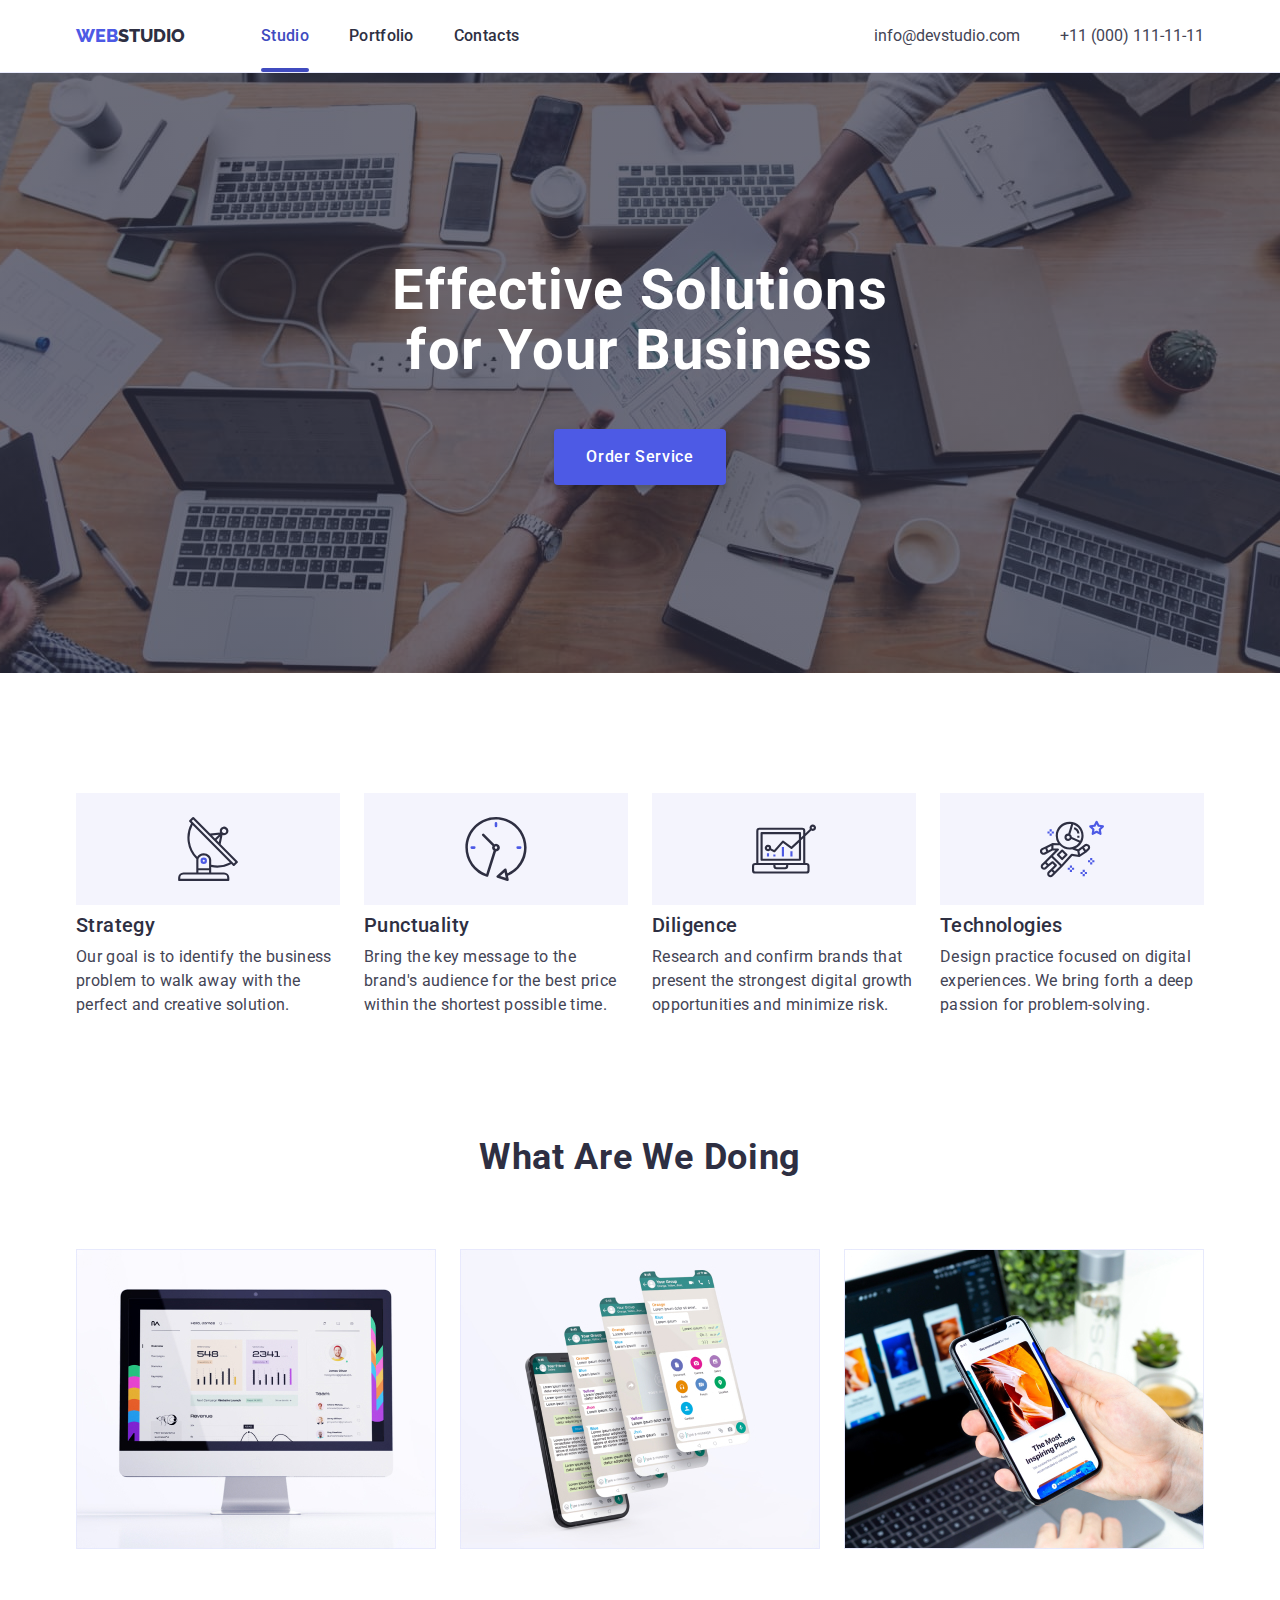
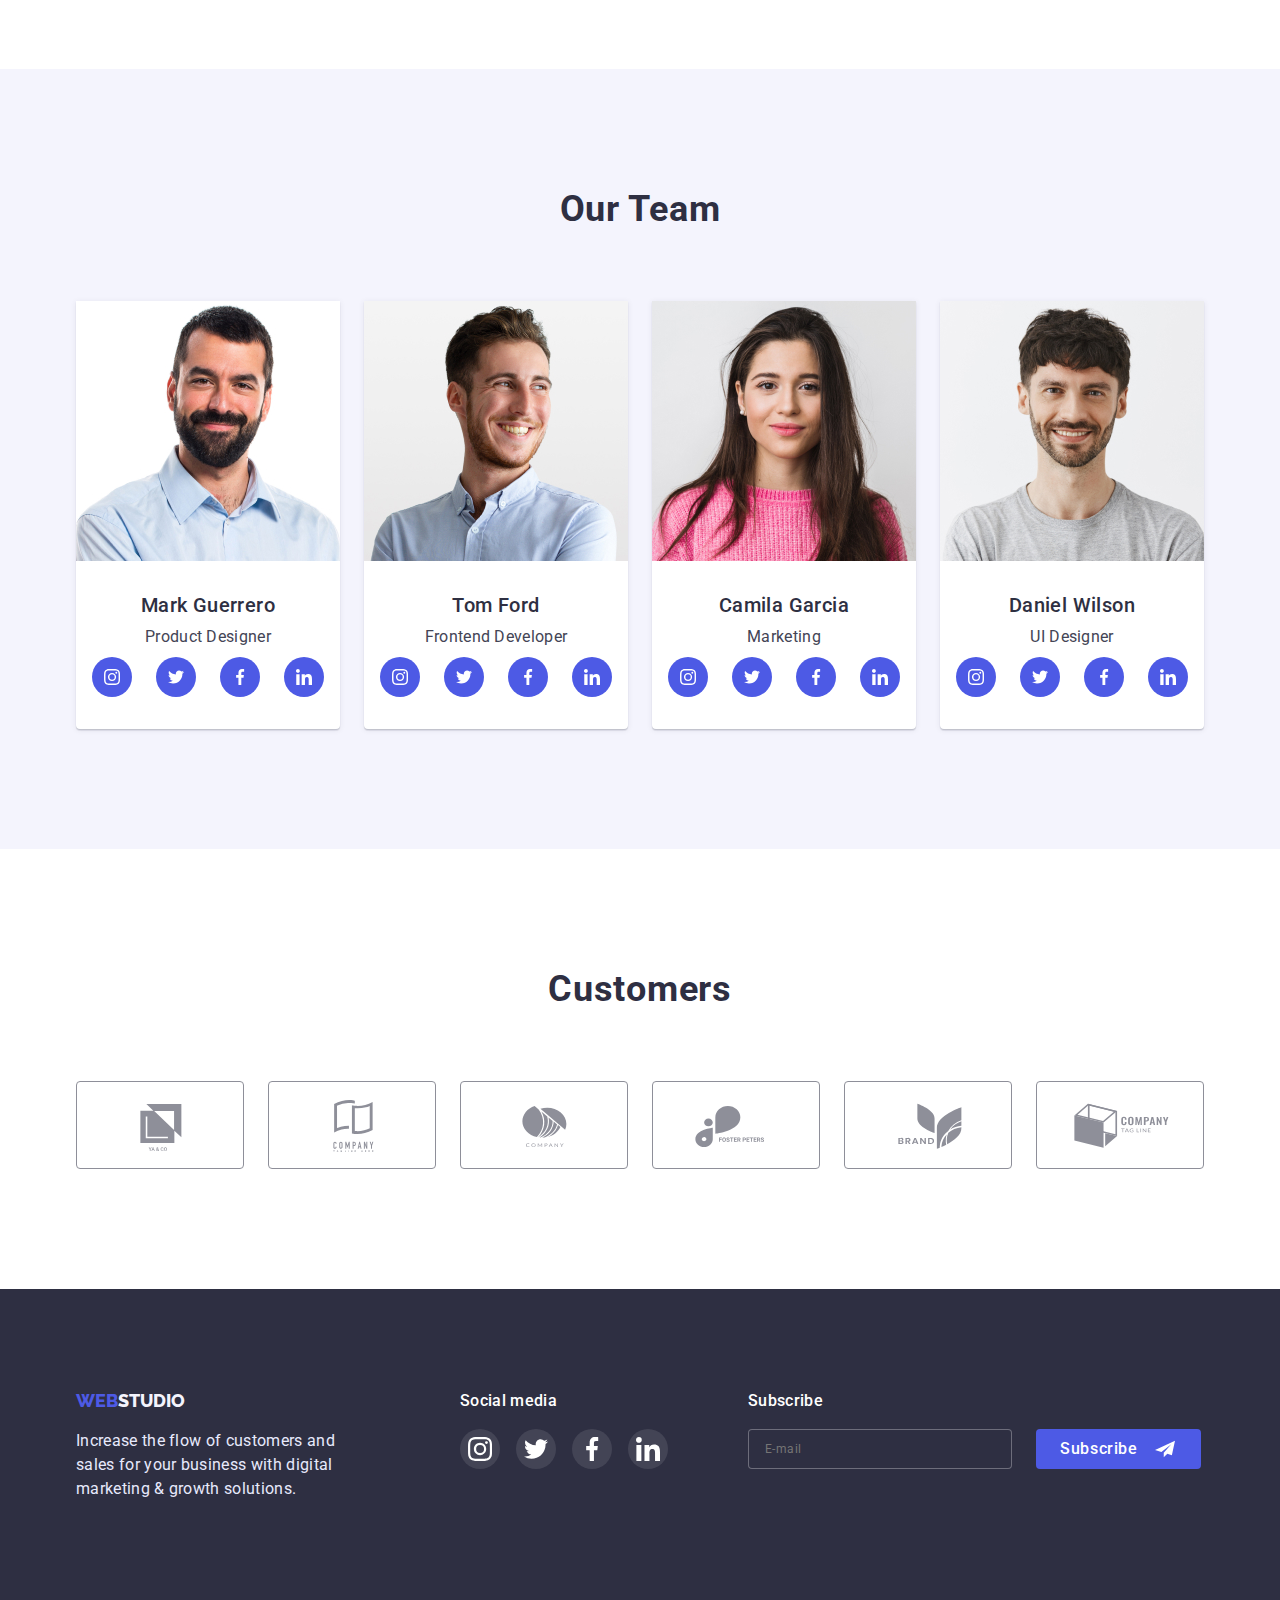
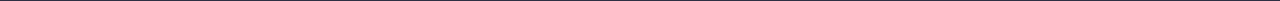
==== index.html @ cf73e08f "modal input" ====
<!DOCTYPE html>
<html lang="en">
  <head>
    <meta charset="UTF-8" />
    <meta http-equiv="X-UA-Compatible" content="IE=edge" />
    <meta name="viewport" content="width=device-width, initial-scale=1.0" />
    <title>Document</title>
    <!--Fonts-->
<link rel="preconnect" href="https://fonts.googleapis.com">
<link rel="preconnect" href="https://fonts.gstatic.com" crossorigin>
<link href="https://fonts.googleapis.com/css2?family=Raleway:wght@800&family=Roboto:wght@400;500;700;900&display=swap" rel="stylesheet">
<link rel="stylesheet" href="https://cdnjs.cloudflare.com/ajax/libs/modern-normalize/1.1.0/modern-normalize.min.css" />       
<link rel="stylesheet" href="./css/styles.css" />
  </head>
  <body>
    <!--Шапка сайта-->
    <header class="page-header">
    <div class="container">
      <nav class="page-nav">
        <a class="logo" href="./index.html" 
          >Web<span class="logo-header">Studio</span></a
        >
        <ul class="site-nav list-ul">
          <li class="nav-item"><a href="./index.html" class="link current">Studio</a></li>
          <li class="nav-item"><a href="./portfolio.html" class="link">Portfolio</a></li>
          <li class="nav-item"><a href="" class="link">Contacts</a></li>
        </ul>
      </nav>
      <address>
        <ul class="page-contacts list-ul">
          <li class="addr-item">
            <a href="mailto:info@devstudio.com" class="link"
              >info@devstudio.com</a
            >
          </li>
          <li class="addr-item">
            <a href="tel:+110001111111" class="link">+11 (000) 111-11-11</a>
          </li>
        </ul>
      </address>
    </div>  
    </header>
    <!--Main content-->
    <main>
      <!--Герой-->
      <section class="hero">
      <div class="container">  
        <h1 class="hero-title">Effective Solutions for Your Business</h1>
        <button class="hero-btn" type="button" data-modal-open>Order Service</button>
      </div>  
      </section>
      <!--Feature-->
      <section class="feature">
      <div class="container">  
        <h2 hidden>Features></h2>
        <ul class="feature-ul list-ul">
          <li class="feature-list">
            <div class="feature-top">
              <svg class="feature-icon" width="64" height="64">
                <use href="./images/icons.svg#icon-antenna-1"></use>
              </svg>
              </svg>
            </div>
            <h3 class="feature-list-title">Strategy</h3>
            <p class="feature-list-text">
              Our goal is to identify the business problem to walk away with the
              perfect and creative solution.
            </p>
          </li>
          <li class="feature-list">
            <div class="feature-top">
              <svg class="feature-icon" width="64" height="64">
                <use href="./images/icons.svg#icon-clock-1"></use>
              </svg>
              </svg>
            </div>
            <h3 class="feature-list-title">Punctuality</h3>
            <p class="feature-list-text">
              Bring the key message to the brand's audience for the best price
              within the shortest possible time.
            </p>
          </li>
          <li class="feature-list">
            <div class="feature-top">
              <svg class="feature-icon" width="64" height="64">
                <use href="./images/icons.svg#icon-diagram-1"></use>
              </svg>
              </svg>
            </div>
            <h3 class="feature-list-title">Diligence</h3>
            <p class="feature-list-text">
              Research and confirm brands that present the strongest digital
              growth opportunities and minimize risk.
            </p>
          </li>
          <li class="feature-list">
            <div class="feature-top">
              <svg class="feature-icon" width="64" height="64">
                <use href="./images/icons.svg#icon-astronaut-1"></use>
              </svg>
              </svg>
            </div>
            <h3 class="feature-list-title">Technologies</h3>
            <p class="feature-list-text">
              Design practice focused on digital experiences. We bring forth a
              deep passion for problem-solving.
            </p>
          </li>
        </ul>
      </div>  
      </section>
      <!--What are we doing-->
      <section class="work">
      <div class="container"> 
        <h2 class="work-title">What are we doing</h2>
        <ul class="work-ul list-ul">
          <li class="work-item">
            <img
              class="work-photo"
              src="./images/s2-monitor.jpg"
              alt="monitor-pc"
              width="360"
            />
          </li>
          <li class="work-item">
            <img
              class="work-photo"
              src="./images/s2-mobile.jpg"
              alt="mobile-phone"
              width="360"
            />
          </li>
          <li class="work-item">
            <img
              class="work-photo"
              src="./images/s2-notebook-mobile.jpg"
              alt="notebook-mobile-phone"
              width="360"
            />
          </li>
        </ul>
      </div>   
      </section>
      <!--Our Team-->
      <section class="team">
      <div class="container">  
        <h2 class="team-name">Our Team</h2>
        <ul class="team-ul list-ul">
          <li class="team-list">
            <img
              class="team-list-pic"
              src="./images/s3-mark.jpg"
              alt="Mark"
              width="264"
            />
          <div class="team-card-prof">
            <h3 class="team-list-title">Mark Guerrero</h3>
            <p class="team-list-text">Product Designer</p>
            <ul class="team-scl-ul list-ul">
              <li class="team-scl-list">
                <a class="team-scl-link" href="#">
                <svg class="team-scl-icon" width="16" height="16">
                  <use href="./images/icons.svg#icon-instagram"></use>
                </svg>
                </a>
              </li>
              <li class="team-scl-list">
                <a class="team-scl-link" href="#">
                <svg class="team-scl-icon" width="16" height="16">
                  <use href="./images/icons.svg#icon-twitter"></use>
                </svg>
                </a>
              </li>
              <li class="team-scl-list">
                <a class="team-scl-link" href="#">
                <svg class="team-scl-icon" width="16" height="16">
                  <use href="./images/icons.svg#icon-facebook"></use>
                </svg>
                </a>
              </li>
              <li class="team-scl-list">
                <a class="team-scl-link" href="#">
                <svg class="team-scl-icon" width="16" height="16">
                  <use href="./images/icons.svg#icon-linkedin"></use>
                </svg>
                </a>
              </li>
            </ul>
          </div>
          </li>
          <li class="team-list">
            <img
              class="team-list-pic"
              src="./images/s3-tom.jpg"
              alt="Tom"
              width="264"
            />
          <div class="team-card-prof">
            <h3 class="team-list-title">Tom Ford</h3>
            <p class="team-list-text">Frontend Developer</p>
            <ul class="team-scl-ul list-ul">
              <li class="team-scl-list">
                <a class="team-scl-link" href="#">
                <svg class="team-scl-icon" width="16" height="16">
                  <use href="./images/icons.svg#icon-instagram"></use>
                </svg>
                </a>
              </li>
              <li class="team-scl-list">
                <a class="team-scl-link" href="#">
                <svg class="team-scl-icon" width="16" height="16">
                  <use href="./images/icons.svg#icon-twitter"></use>
                </svg>
                </a>
              </li>
              <li class="team-scl-list">
                <a class="team-scl-link" href="#">
                <svg class="team-scl-icon" width="16" height="16">
                  <use href="./images/icons.svg#icon-facebook"></use>
                </svg>
                </a>
              </li>
              <li class="team-scl-list">
                <a class="team-scl-link" href="#">
                <svg class="team-scl-icon" width="16" height="16">
                  <use href="./images/icons.svg#icon-linkedin"></use>
                </svg>
                </a>
              </li>
            </ul>
          </div>
          </li>
          <li class="team-list">
            <img
              class="team-list-pic"
              src="./images/s3-camila.jpg"
              alt="Camila"
              width="264"
            />
          <div class="team-card-prof">
            <h3 class="team-list-title">Camila Garcia</h3>
            <p class="team-list-text">Marketing</p>
            <ul class="team-scl-ul list-ul">
              <li class="team-scl-list">
                <a class="team-scl-link" href="#">
                <svg class="team-scl-icon" width="16" height="16">
                  <use href="./images/icons.svg#icon-instagram"></use>
                </svg>
                </a>
              </li>
              <li class="team-scl-list">
                <a class="team-scl-link" href="#">
                <svg class="team-scl-icon" width="16" height="16">
                  <use href="./images/icons.svg#icon-twitter"></use>
                </svg>
                </a>
              </li>
              <li class="team-scl-list">
                <a class="team-scl-link" href="#">
                <svg class="team-scl-icon" width="16" height="16">
                  <use href="./images/icons.svg#icon-facebook"></use>
                </svg>
                </a>
              </li>
              <li class="team-scl-list">
                <a class="team-scl-link" href="#">
                <svg class="team-scl-icon" width="16" height="16">
                  <use href="./images/icons.svg#icon-linkedin"></use>
                </svg>
                </a>
              </li>
            </ul>
          </div>  
          </li>
          <li class="team-list">
            <img
              class="team-list-pic"
              src="./images/s3-daniel.jpg"
              alt="Daniel"
              width="264"
            />
          <div class="team-card-prof">
            <h3 class="team-list-title">Daniel Wilson</h3>
            <p class="team-list-text">UI Designer</p>
            <ul class="team-scl-ul list-ul">
              <li class="team-scl-list">
                <a class="team-scl-link" href="#">
                <svg class="team-scl-icon" width="16" height="16">
                  <use href="./images/icons.svg#icon-instagram"></use>
                </svg>
                </a>
              </li>
              <li class="team-scl-list">
                <a class="team-scl-link" href="#">
                <svg class="team-scl-icon" width="16" height="16">
                  <use href="./images/icons.svg#icon-twitter"></use>
                </svg>
                </a>
              </li>
              <li class="team-scl-list">
                <a class="team-scl-link" href="#">
                <svg class="team-scl-icon" width="16" height="16">
                  <use href="./images/icons.svg#icon-facebook"></use>
                </svg>
                </a>
              </li>
              <li class="team-scl-list">
                <a class="team-scl-link" href="#">
                <svg class="team-scl-icon" width="16" height="16">
                  <use href="./images/icons.svg#icon-linkedin"></use>
                </svg>
                </a>
              </li>
            </ul>
          </div>
          </li>
        </ul>
      </div>  
      </section>
      <!--Customers-->
      <section class="customers">
        <div class="container">
          <h2 class="cust-name">Customers</h2>
          <ul class="cust-ul list-ul">
            <li class="cust-list"><a class="cust-link" href="#">
              <svg class="cust-icon" width="104" height="56">
                <use href="./images/icons.svg#icon-Client1"></use>
              </svg>
              </a>
            </li>
            <li class="cust-list"><a class="cust-link" href="#">
              <svg class="cust-icon" width="104" height="56">
                <use href="./images/icons.svg#icon-Client2"></use>
              </svg>
              </a>
            </li>
            <li class="cust-list"><a class="cust-link" href="#">
              <svg class="cust-icon" width="104" height="56">
                <use href="./images/icons.svg#icon-Client3"></use>
              </svg>
              </a>
            </li>
            <li class="cust-list"><a class="cust-link" href="#">
              <svg class="cust-icon" width="104" height="56">
                <use href="./images/icons.svg#icon-Client4"></use>
              </svg>
              </a>
            </li>
            <li class="cust-list"><a class="cust-link" href="#">
              <svg class="cust-icon" width="104" height="56">
                <use href="./images/icons.svg#icon-Client5"></use>
              </svg>
              </a>
            </li>
            <li class="cust-list"><a class="cust-link" href="#">
              <svg class="cust-icon" width="104" height="56">
                <use href="./images/icons.svg#icon-Client6"></use>
              </svg>
              </a>
            </li>
          </ul>
        </div>
      </section>
    </main>
    <!--Футер-->
    <footer class="basement">
    <div class="container container-ftr">
      <div class="footer-first">
      <a href="./index.html" class="logo-basement"
        >Web<span class="logo-footer">Studio</span></a>
      <p class="text-footer">
        Increase the flow of customers and sales for your business with digital
        marketing & growth solutions.
      </p>
      </div>
      <div class="footer-second">
      <h3 class="text-media">Social media</h3>
      <ul class="media-ul list-ul">
        <li class="media-list">
          <a class="media-link" href="#">
          <svg class="media-icon" width="24" height="24">
            <use href="./images/icons.svg#icon-instagram"></use>
          </svg>
          </a>
        </li>
          <li class="media-list">
            <a class="media-link" href="#">
            <svg class="media-icon" width="24" height="24">
              <use href="./images/icons.svg#icon-twitter"></use>
            </svg>
            </a>
          </li>
          <li class="media-list">
            <a class="media-link" href="#">
            <svg class="media-icon" width="24" height="24">
            <use href="./images/icons.svg#icon-facebook"></use>
            </svg>
            </a>
          </li>
          <li class="media-list">
            <a class="media-link" href="#">
            <svg class="media-icon" width="24" height="24">
            <use href="./images/icons.svg#icon-linkedin"></use>
            </svg>
            </a>
          </li>
      </ul>
      </div>
     <div class="footer-third">
      <p class="footer-third-title">Subscribe</p>
      <form class="footer-form">
          <input class="footer-form-input" 
          type="email" 
          name="user_email" 
          placeholder="E-mail"
          pattern="[a-zA-Z]+"
          />   
        <button class="footer-btn" type="submit">
          Subscribe
          <svg class="footer-btn-icon" width="24" height="20">
            <use href="./images/icons.svg#icon-ftr-btn"></use>
          </svg>
        </button>
      </form> 
      </div>
  </div>  
    </footer>
    <!--Модальное окно-->
  <div class="backdrop is-hidden" data-modal>
    <div class="modal">
      <button type="button" class="modal-close-btn" data-modal-close>
        <svg class="modal-close-icon" width="8" height="8">
          <use href="./images/icons.svg#icon-close-black-18dp-2-1"></use>
        </svg>
      </button>

      <p class="form-title">Leave your contacts and we will call you back</p>
      <form class="form">
           <label class="input-username-title">
            Name
            <input class="input-username" type="text" name="username" />
            <svg class="input-username-icon" width="18" height="18">
              <use href="./images/icons.svg#icon-person-black"></use>
            </svg>
            </label>
                     
          <label class="input-phone-title">
            Phone
            <input class="input-phone" type="tel" name="phone" />
            <svg class="input-phone-icon" width="18" height="24">
              <use href="./images/icons.svg#icon-phone-black"></use>
            </svg>
          </label>
          
          <label>
            Email
            <input class="input-email" type="email" name="email" pattern="[a-zA-Z]+"/>
            <svg class="input-email-icon" width="18" height="24">
              <use href="./images/icons.svg#icon-email-black"></use>
            </svg>
          </label>
          <label>
            Comment
            <textarea class="comment-user" name="comment" rows="7" placeholder="Text input"></textarea>
          </label>
          <label>
            <input type="checkbox" name="accept" value="" checked />
            I accept the terms and conditions of the
            <a class="accept-terms-cndtns" href="#">Privacy Policy</a>
          </label>
          <button class="modal-user-btn" type="submit">Send</button>
        </div>
      </form>

    </div>
  </div>
  <script src="./js/modal.js"></script>
</body>
</html>
---- css/styles.css ----
:root {
    --primery-text-color: #434455;
    --text-logo-base-btn-hero: #4D5AE5;
    --text-logo-header:#2E2F42;
    --clr-base: #FFFFFF;
    --clr-logoftr-base-team: #F4F4FD;
    --text-footer: #E7E9FC;
    --border-header-cards: #E7E9FC;
    --clr-txt-hdr-list: #2E2F42;
    --clr-txt-address: #434455;
    --hero-color: #FFFFFF;
    --clr-btn-hero-h-f:  #404BBF;
    --clr-base-hero-ftr: #2E2F42;
    --clr-txt-sec-title: #2E2F42;
    --clr-header-h-f: #404BBF;
    --filters-btn-base: #F4F4FD;
    --filters-btn-border: #E7E9FC;
    --border-customer: #8E8F99;
    --border-features: #F4F4FD;
    --border-card: #F4F4FD;
    --succsess-green: #31D0AA;
    --success-customer: #404BBF;
    --success-team: #404BBF;
    --back-team-social: #4D5AE5;
    --text-overlay: #F4F4FD;
    --back-overlay: #4D5AE5;
    --time-transition: 250ms;
}
html {
    box-sizing: border-box; 
}
*,
*::before,
*::after {
    box-sizing: inherit;
    margin-top: 0;
    margin-bottom: 0;
    padding: 0;
}
body {
    font-family: "Roboto", sans-serif;
    font-size: 16px;
    color: var(--primery-text-color);
}
img {
    display: block;
    max-width: 100%;
    height: auto;
    object-fit: cover;
}
/* Контейнер (outline) */
.container {
    margin: 0 auto;
    max-width: 1158px;
    padding: 0 15px;
}
.list-ul {
    list-style-type: none;
}
/* Шапка */
.page-header {
    background-color: var(--clr-base);
    border-bottom: 1px solid var(--border-header-cards); 
}
.page-header > .container {
    display: flex;
  }
.page-nav {
    display: flex;
}
.hidden {
    position: absolute;
    white-space: nowrap;
    width: 1px;
    height: 1px;
    overflow: hidden;
    border: 0;
    padding: 0;
    clip: rect(0 0 0 0);
    clip-path: inset(50%);
    margin: -1px;
}
/* logo */
.logo {
    display: inline-block;
    font-family: 'Raleway';
    font-weight: 800;
    font-size: 18px;
    line-height: 1.333;
    padding: 24px 0;
    text-transform: uppercase;
    text-decoration: none;
    color: var(--text-logo-base-btn-hero);
}
/* logo  хедер Studio*/
.logo-header {
    color: var(--text-logo-header);
}
/* logo футер  Studio*/
.logo-footer {
    color: var(--clr-logoftr-base-team);
}
/* хедер-список */
.site-nav {
    display: flex;
    margin-left: 76px;
}
.nav-item:not(:first-child), .addr-item:not(:first-child) {
    margin-left: 40px;
}
.site-nav .link {
    display: block;
    transition-property: color;
    transition-duration: var(--time-transition);
    transition-timing-function: cubic-bezier(0.4, 0, 0.2, 1);
    padding: 24px 0;
    font-weight: 500;
    font-size: 16px;
    line-height: 1.5;
    letter-spacing: 0.02em;
    text-decoration: none;
    color: var(--clr-txt-hdr-list);
}
.site-nav .link:hover, .site-nav .link:focus {
    color: var(--clr-header-h-f);
}
.site-nav .current { 
    color: var(--clr-header-h-f)
}
.current {
    position: relative;
}
.current::after {
    position: absolute;
    display: block;
    content: '';
    width: 100%;
    height: 4px;
    background-color: var(--clr-header-h-f);
    border-radius: 2px;
    bottom: 0;
}
/* хедер-адреса */
address {
    margin-left: auto;
}
.page-contacts {
    display: flex;
}
.page-contacts .link {
    display: inline-block;
    transition-property: color;
    transition-duration: var(--time-transition);
    transition-timing-function: cubic-bezier(0.4, 0, 0.2, 1);
    padding: 24px 0;
    min-height: 24px;
    font-weight: 400;
    font-size: 16px;
    line-height: 1.5;
    font-style: normal;
    text-decoration: none;
    color: var(--clr-txt-address);
}
.page-contacts .link:hover, .page-contacts .link:focus
{
    color: var(--clr-header-h-f);
}
/* Герой */
.hero {
    background-image: linear-gradient(
    rgba(46, 47, 66, 0.7),
    rgba(46, 47, 66, 0.7)),
    url(../images/bg-hero.jpg), 
    url(../images/dark-bg.jpg);
    background-repeat: no-repeat;
    background-position: 50% 50%;
    padding-top: 188px;
    padding-bottom: 188px;
    text-align: center;
    max-width: 1440px;
    margin-left: auto;
    margin-right: auto;
}
.hero-title {
    margin: 0 auto 48px;
    text-align: center;
    font-weight: 700;
    font-size: 56px;
    line-height: 1.071;
    letter-spacing: 0.02em;
    max-width: 496px;
    color: var(--hero-color);
}
.hero-btn {
    transition-property: color, background-color;
    transition-duration: var(--time-transition);
    transition-timing-function: cubic-bezier(0.4, 0, 0.2, 1);
    padding: 16px 32px;
    margin: 0 auto 0;
    font-family: inherit;
    font-style: normal;
    font-weight: 500;
    font-size: 16px;
    line-height: 1.5;
    letter-spacing: 0.04em;
    color: var(--hero-color);
    background-color: var(--text-logo-base-btn-hero);
    box-shadow: 0px 4px 4px rgba(0, 0, 0, 0.15);
    border-radius: 4px;
    border: none;
    outline: none;
    cursor: pointer;
}
.hero-btn:hover, .hero-btn:focus {
    color: var(--hero-color);
    background-color: var(--clr-btn-hero-h-f);
}           
/* Секция 1 Feature */
.feature {
    padding-top: 120px;
    padding-bottom: 120px;
}
.feature-ul {
    display: flex;
}
.feature-list {
    flex-basis: calc((100% - 3 * 24px) / 4);
}
.feature-list:not(:last-child) {
    margin-right: 24px;
}
.feature-list-title {
    font-weight: 500;
    font-size: 20px;
    line-height: 1.2;
    letter-spacing: 0.02em;
    color: var(--clr-txt-sec-title);
}
.feature-list-text {
    margin-top: 8px;
    font-size: 16px;
    line-height: 1.5;
    letter-spacing: 0.02em;
    color: var(--primery-text-color);
}
.feature-top {
    display: flex;
    justify-content: center;
    align-items: center;
    margin-bottom: 8px;
    height: 112px;
    background-color: var(--border-features   );
}

/* Секция 2 Working */
.work {
    padding-bottom: 120px;
}
.work-ul {
    display: flex;
}
.work-title {
    padding-top: 0;
    margin-bottom: 72px;
    font-weight: 700;
    font-size: 36px;
    line-height: 1.111;
    letter-spacing: 0.02em;
    text-align: center;
    text-transform: capitalize;
    color: var(--clr-txt-sec-title);
}
.work-item {
    margin-right: 24px;
}
.work-item:nth-child(3) {
    margin-right: 0; 
}
/* Секция 3 Team */
.team {
    padding-top: 120px;
    padding-bottom: 120px;
    background-color: var(--clr-logoftr-base-team);
}
.team-ul {
    display: flex;
}
.team-list {
    margin-right: 24px;
    flex-basis: calc((100% - 3 * 24px) / 4);
    background-color: var(--clr-base);
    box-shadow: 0px 1px 6px rgba(46, 47, 66, 0.08), 
    0px 1px 1px rgba(46, 47, 66, 0.16), 
    0px 2px 1px rgba(46, 47, 66, 0.08);
    border-radius: 0px 0px 4px 4px;
}
.team-list:nth-child(4) {
    margin-right: 0;
}
.team-card-prof {
    display: block;
    text-align: center;
    padding: 32px 16px 32px 16px;
}
.team-name {
    margin-bottom: 72px;
    font-weight: 700;
    font-size: 36px;
    line-height: 1.111;
    letter-spacing: 0.02em;
    text-align: center;
    text-transform: capitalize;
    color: var(--clr-txt-sec-title);
}
.team-list-title {
    margin-bottom: 8px;
    font-weight: 500;
    font-size: 20px;
    line-height: 1.2;
    letter-spacing: 0.02em;
    color: var(--clr-txt-sec-title);
}
.team-list-text {
    margin-bottom: 8px;
    font-size: 16px;
    line-height: 1.5;
    letter-spacing: 0.02em;
    color: var(--primery-text-color);
}
.team-scl-ul {
    display: flex;
}
.team-scl-list {
    display: flex;
    justify-content: center;
    align-items: center;
    margin-right: 24px;
}
.team-scl-list:nth-child(4) {
    margin-right: 0;
}
.team-scl-link:hover,
.team-scl-link:focus {
    background-color: var(--success-team);
}
.team-scl-link {
    display: flex;
    justify-content: center;
    align-items: center;
    transition-property: background-color;
    transition-duration: var(--time-transition);
    transition-timing-function: cubic-bezier(0.4, 0, 0.2, 1);
    width: 40px;
    height: 40px;
    background-color: var(--back-team-social);
    border-radius: 50%;
}
.team-scl-icon {
    fill: var(--clr-base);
}
/* Секция 4 Customers */
.customers {
    padding-top: 120px;
    padding-bottom: 120px;  
}
.cust-name {
    margin-bottom: 72px;
    font-weight: 700;
    font-size: 36px;
    line-height: 1.111;
    letter-spacing: 0.02em;
    text-align: center;
    text-transform: capitalize;
    color: var(--clr-txt-sec-title);
}
.cust-ul {
    display: flex;
}
.cust-list {
    margin-right: 24px;
    width: calc((100% - 5 * 24px) / 6);
    height: 88px;
}
.cust-list:nth-child(6) {
    margin-right: 0;
}
.cust-icon {
    fill: currentColor;
}
.cust-link {
    transition-property: color, border-color;
    transition-duration: var(--time-transition);
    transition-timing-function: cubic-bezier(0.4, 0, 0.2, 1);
    width: 100%;
    height: 100%;
    border: 1px solid var(--border-customer);
    color: var(--border-customer);
    border-radius: 4px;
    display: flex;
    justify-content: center;
    align-items: center;
}
.cust-link:hover,
.cust-link:focus {
    color: var(--success-customer);
    border-color: var(--success-customer);
}
/* ФУТЕР */
.basement {
    background-color: var(--clr-base-hero-ftr);
    padding-top: 100px;
    padding-bottom: 100px;
}
.container-ftr {
    display: flex;
}
.text-footer {
    margin-top: 16px;
    max-width: 264px;
    font-weight: 400;
    font-size: 16px;
    line-height: 1.5;
    letter-spacing: 0.02em;
    color: var(--text-footer);
}
.logo-basement {
    display: inline-block;
    font-family: 'Raleway';
    font-weight: 800;
    font-size: 18px;
    line-height: 1.333;
    text-transform: uppercase;
    text-decoration: none;
    color: var(--text-logo-base-btn-hero);
}
.footer-second {
    margin-left: 120px;
}
.text-media {
    margin-bottom: 16px;
    font-weight: 500;
    font-size: 16px;
    line-height: 24px;
    line-height: 1.5;
    letter-spacing: 0.02em;
    color: var(--clr-base);
}
.media-ul {
    display: flex;
}
.media-list {
    display: flex;
    justify-content: center;
    align-items: center;
    margin-right: 16px;
}
.media-list:nth-child(4) {
    margin-right: 0;
}
.media-link {
    display: flex;
    justify-content: center;
    align-items: center;
    transition-property: background-color;
    transition-duration: var(--time-transition);
    transition-timing-function: cubic-bezier(0.4, 0, 0.2, 1);
    width: 40px;
    height: 40px;
    background: rgba(255, 255, 255, 0.1);
    border-radius: 50%;
}
.media-link:hover,
.media-link:focus {
    background-color: var(--succsess-green);
}
.media-icon {
    fill: var(--clr-base);
}
.footer-third {
   margin-left: 80px;  
}
.footer-btn {
    position: relative;
    padding: 8px 64px 8px 24px;
    margin-left: 24px;
    gap: 16px;
    width: 165px;
    height: 40px;
    font-family: inherit;
    font-weight: 500;
    font-size: 16px;
    line-height: 1.5;
    letter-spacing: 0.04em;
    color: var( --clr-base);
    background-color: var(--back-team-social);
    border-radius: 4px;
    border: none;
    cursor: pointer; 
}
.footer-btn-icon {
    position: absolute;
    top: 10px;
    right: 24px;
}
.footer-form {
    display: flex;
}
.footer-form-input {
    padding: 8px 16px;
    width: 264px;
    height: 40px;
    font-weight: 400;
    font-size: 12px;
    line-height: 2.0x;
    letter-spacing: 0.04em;
    font-family: inherit;
    color: rgba(255, 255, 255, 0.6);
    background-color: var(--clr-base-hero-ftr);
    border: 1px solid rgba(255, 255, 255, 0.3);
    border-radius: 4px;
}
.footer-third-title {
    margin-bottom: 16px;
    font-weight: 500;
    font-size: 16px;
    line-height: 1.5;
    letter-spacing: 0.02em;
    color: var( --clr-base);
}

/* ПОРТФОЛІО */
/* Filters */
.filters-cards {
    padding-top: 96px;
    padding-bottom: 120px;
}
.filters-list {
    display: flex;
    justify-content: center;
    margin-bottom: 72px;
}
.filters-item {
    margin-right: 24px;
}
.filters-item:nth-child(5) {
    margin-right: 0;
}
.filters-btn {
    transition-property: background-color, color, border-color, box-shadow;
    transition-duration: var(--time-transition);
    transition-timing-function: cubic-bezier(0.4, 0, 0.2, 1);
    padding: 12px 24px;
    font-family: inherit;
    font-style: normal;
    font-weight: 500;
    font-size: 16px;
    line-height: 1.5;
    letter-spacing: 0.04em;
    color: var(--text-logo-base-btn-hero);
    background-color: var(--filters-btn-base);
    border: 1px solid var(--filters-btn-border);
    border-radius: 4px;
    cursor: pointer;
}
.filters-btn:hover, .filters-btn:focus {
    background-color: var(--clr-btn-hero-h-f);
    color: var(--clr-base);
    border-color: var(--clr-btn-hero-h-f);
    box-shadow: 0px 3px 1px rgba(0, 0, 0, 0.1), 
    0px 2px 1px rgba(0, 0, 0, 0.08), 
    0px 2px 2px rgba(0, 0, 0, 0.12);
}
.filters-list .crnt {
    background: var(--clr-btn-hero-h-f);
    color: var(--clr-base);
}
.card-thumb {
    position: relative;
    overflow: hidden;
}
.overlay {
    position: absolute;
    left: 0;
    top: 0;
    width: 100%;
    height: 100%;
    overflow-y: auto;
    transform: translateY(100%);
    transition: transform var(--time-transition);
    font-size: 16px;
    line-height: 1.5;
    padding: 40px 32px;
    background-color: var(--back-overlay);
    color: var(--text-overlay);
}
.cards-item:hover .overlay {
   transform: translate(0, 0);
}
 /* Cards */
.cards-list {
    display: flex;
    flex-wrap: wrap;
    margin-right: -24px;
    margin-bottom: -48px;
    background-color: var(--clr-base);
}
.card {
    margin-right: 24px;
    margin-bottom: 48px;
}
.cards-item:hover, .cards-item:focus {
    box-shadow: 0px 1px 6px rgba(46, 47, 66, 0.08), 
    0px 1px 1px rgba(46, 47, 66, 0.16), 
    0px 2px 1px rgba(46, 47, 66, 0.08);
}
.cards-item {
    display: block;
    transition-property: box-shadow;
    transition-duration: 250ms;
    transition-timing-function: cubic-bezier(0.4, 0, 0.2, 1);
    text-decoration: none;
}
.card-about {
    display: block;
    padding: 32px 16px; 
    text-align: left;
    border-left: 1px solid var(--border-header-cards);
    border-bottom: 1px solid var(--border-header-cards);
    border-right: 1px solid var(--border-header-cards);
    
}
.cards-list-title {
    font-weight: 500;
    font-size: 20px;
    line-height: 1.2;
    letter-spacing: 0.02em;
    color: var(--clr-txt-sec-title) 
}
.cards-list-text {
    margin-top: 8px;
    font-size: 16px;
    line-height: 1.5;
    letter-spacing: 0.02em;
    color: var(--primery-text-color);
}
/* Модальное окно */
.backdrop {
    position: fixed;
    top: 0;
    left: 0;
    width: 100%;
    height: 100%;
    background-color: rgba(46, 47, 66, 0.4);
    opacity: 1;
    visibility: visible;
    transition: opacity 250ms cubic-bezier(0.4, 0, 0.2, 1);
}
.backdrop.is-hidden {
    opacity: 0;
    visibility: hidden;
    pointer-events: none;
}
.modal {
    position: absolute;
    top: 50%;
    left: 50%;
    transform: translate(-50%, -50%);
    padding: 72px 24px 24px;
    min-width: 408px;
    min-height: 576px;
    background-color:  #FCFCFC;;
    border-radius: 4px;
    box-shadow: 0px 1px 1px rgba(0, 0, 0, 0.14), 0px 1px 3px rgba(0, 0, 0, 0.12), 
    0px 2px 1px rgba(0, 0, 0, 0.2);
    visibility: visible;
    transition-property: opacity, transform, background-color;
    transition-duration: 250ms;
    transition-timing-function: cubic-bezier(0.4, 0, 0.2, 1);
}
.modal-close-btn {
    position: absolute;
    right: 24px;
    top: 24px;
    width: 24px;
    height: 24px;
    border-radius: 50%;
    cursor: pointer;
    background-color: #E7E9FC;
    border: 1px solid rgba(0, 0, 0, 0.1);
    transition-property: background-color;
    transition-duration: var(--time-transition);
    transition-timing-function: cubic-bezier(0.4, 0, 0.2, 1);
}
.modal-close-btn:hover {
    background-color: var(--clr-btn-hero-h-f);
    fill: var(--clr-base);
}
.form-title {
    margin-top: 0;
    margin-bottom: 34px;
    font-weight: 500;
    font-size: 16px;
    line-height: 1.5;
    text-align: center;
    letter-spacing: 0.02em;
    color: #2E2F42;
}
.form {
    display: flex;
    flex-direction: column;
}
.input-username-title {
    margin-bottom: 4px;
    font-weight: 400;
    font-size: 12px;
    line-height: 1.166;
    letter-spacing: 0.04em;
    color: #8E8F99;
}
.input-username {
    display: block;
    position: relative;
    width: 360px;
    height: 40px;
    font-weight: 400;
    font-size: 12px;
    line-height: 2.0x;
    letter-spacing: 0.04em;
    font-family: inherit;
    color: rgba(255, 255, 255, 0.6);
    background-color: #FCFCFC;
    border: 1px solid rgba(255, 255, 255, 0.3);
    border-radius: 4px;
}
.input-username-icon {
    position: absolute;
    top: 11px;
    left: 16px;
}
.input-phone {

}
.input-phone-icon {

}
.input-email {
    padding: 8px 16px;
    width: 360px;
    height: 40px;
    font-weight: 400;
    font-size: 12px;
    line-height: 2.0x;
    letter-spacing: 0.04em;
    font-family: inherit;
    color: rgba(255, 255, 255, 0.6);
    background-color: #FCFCFC;
    border: 1px solid rgba(255, 255, 255, 0.3);
    border-radius: 4px;
}
.input-email-icon {

}
.comment-user {

}
.accept-terms-cndtns {

}
.modal-user-btn {

}
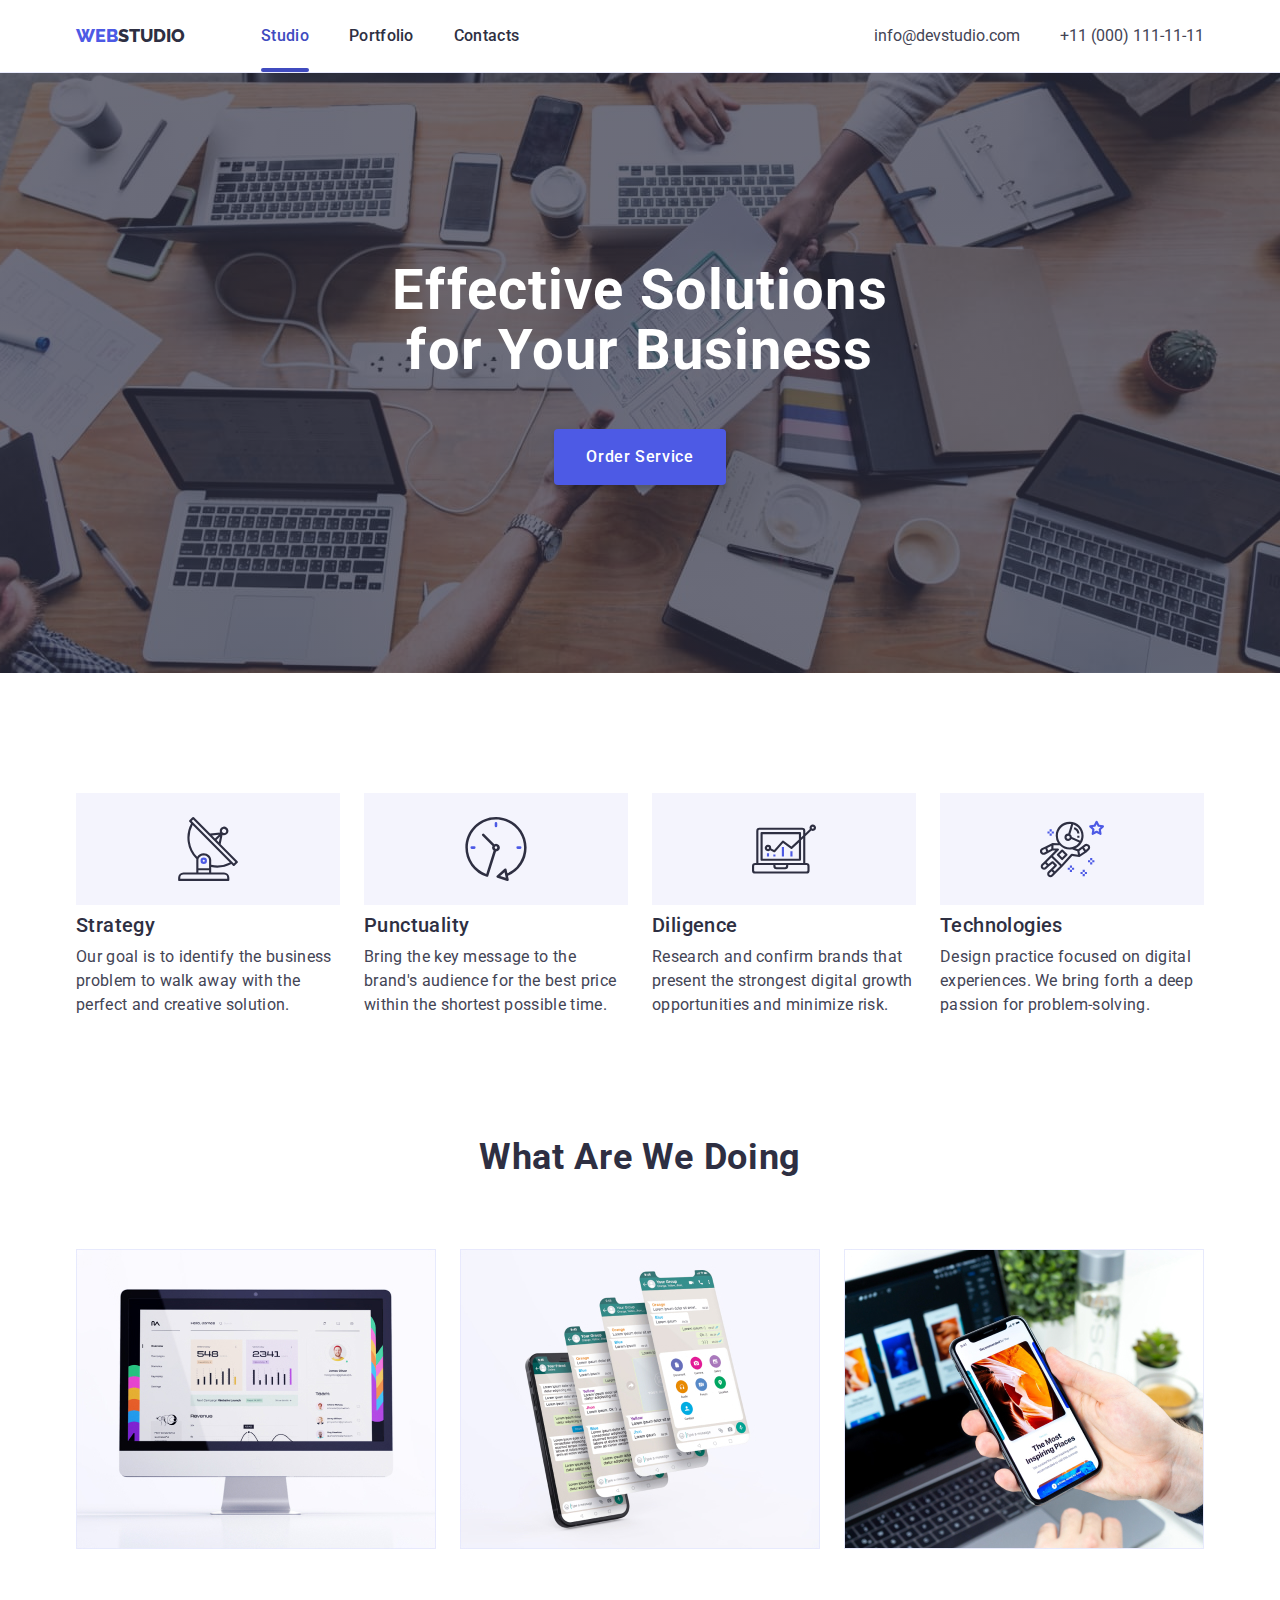
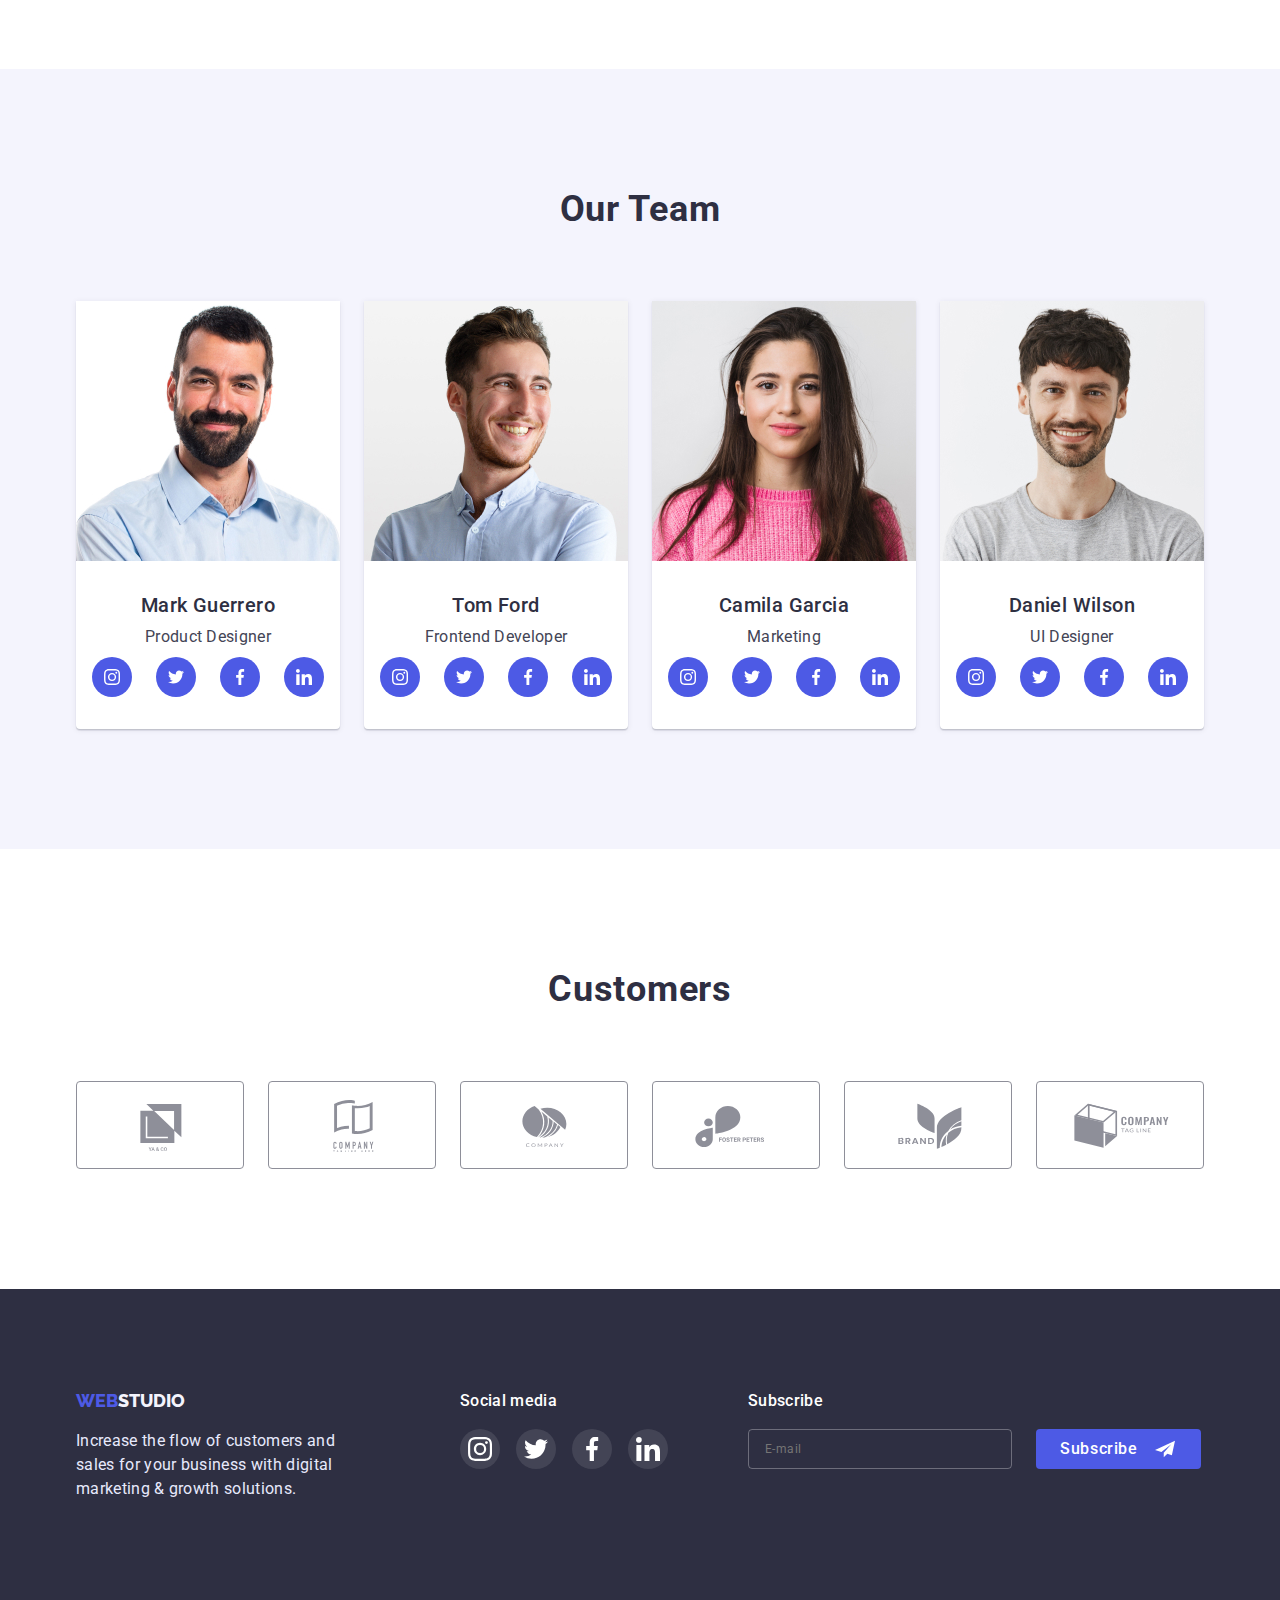
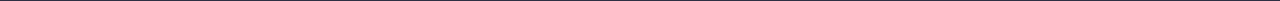
==== commit f85a8225: "ver 01-03" ====
--- a/index.html
+++ b/index.html
@@ -436,38 +436,45 @@
 
       <p class="form-title">Leave your contacts and we will call you back</p>
       <form class="form">
-           <label class="input-username-title">
+          <label class="input-username-title">
             Name
-            <input class="input-username" type="text" name="username" />
-            <svg class="input-username-icon" width="18" height="18">
+          <span class="input-wraper">
+            <input class="input-user" type="text" name="username" />
+            <svg class="input-icon" width="18" height="18">
               <use href="./images/icons.svg#icon-person-black"></use>
             </svg>
-            </label>
-                     
+          </span>
+          </label>    
           <label class="input-phone-title">
             Phone
-            <input class="input-phone" type="tel" name="phone" />
-            <svg class="input-phone-icon" width="18" height="24">
+          <span class="input-wraper">
+            <input class="input-user" type="tel" name="phone" />
+            <svg class="input-icon" width="18" height="24">
               <use href="./images/icons.svg#icon-phone-black"></use>
             </svg>
+          </span>
+          </label>
+          <label class="input-email-title">
+            Email
+          <span class="input-wraper">
+            <input class="input-user" type="email" name="email" pattern="[a-zA-Z]+"/>
+            <svg class="input-icon" width="18" height="24">
+              <use href="./images/icons.svg#icon-email-black"></use>
+            </svg>
+          </span>
+          </label>
+          
+          <label class="comment-user-title">
+            Comment
+            <textarea class="comment-user" name="comment" rows="" placeholder="Text input"></textarea>
           </label>
           
           <label>
-            Email
-            <input class="input-email" type="email" name="email" pattern="[a-zA-Z]+"/>
-            <svg class="input-email-icon" width="18" height="24">
-              <use href="./images/icons.svg#icon-email-black"></use>
-            </svg>
-          </label>
-          <label>
-            Comment
-            <textarea class="comment-user" name="comment" rows="7" placeholder="Text input"></textarea>
-          </label>
-          <label>
-            <input type="checkbox" name="accept" value="" checked />
+            <input class="input-chekbox" type="checkbox" name="accept" />
             I accept the terms and conditions of the
             <a class="accept-terms-cndtns" href="#">Privacy Policy</a>
           </label>
+          
           <button class="modal-user-btn" type="submit">Send</button>
         </div>
       </form>
--- a/css/styles.css
+++ b/css/styles.css
@@ -24,6 +24,7 @@
     --back-team-social: #4D5AE5;
     --text-overlay: #F4F4FD;
     --back-overlay: #4D5AE5;
+    --clr-input-user: #8E8F99;
     --time-transition: 250ms;
 }
 html {
@@ -515,7 +516,7 @@
     letter-spacing: 0.04em;
     font-family: inherit;
     color: rgba(255, 255, 255, 0.6);
-    background-color: var(--clr-base-hero-ftr);
+    background-color: transparent;
     border: 1px solid rgba(255, 255, 255, 0.3);
     border-radius: 4px;
 }
@@ -666,8 +667,8 @@
     left: 50%;
     transform: translate(-50%, -50%);
     padding: 72px 24px 24px;
-    min-width: 408px;
-    min-height: 576px;
+    width: 408px;
+    height: 576px;
     background-color:  #FCFCFC;;
     border-radius: 4px;
     box-shadow: 0px 1px 1px rgba(0, 0, 0, 0.14), 0px 1px 3px rgba(0, 0, 0, 0.12), 
@@ -697,7 +698,7 @@
 }
 .form-title {
     margin-top: 0;
-    margin-bottom: 34px;
+    margin-bottom: 16px;
     font-weight: 500;
     font-size: 16px;
     line-height: 1.5;
@@ -709,64 +710,114 @@
     display: flex;
     flex-direction: column;
 }
+.input-user {
+    display: block;
+    margin-top: 4px;
+    padding-left: 38px;
+    width: 360px;
+    height: 40px;
+    background-color: transparent;
+    border: 1px solid rgba(33, 33, 33, 0.2);
+    border-radius: 4px;
+    transition: border-color 250ms var(--time-transition);
+}
+.comment-user {
+    display: block;
+    padding: 8px 16px;
+    margin-top: 4px;
+    margin-bottom: 16px;
+    width: 360px;
+    height: 120px;
+    resize: none;
+    background-color: transparent;
+    border: 1px solid rgba(33, 33, 33, 0.2);
+    border-radius: 4px;
+    color: rgba(117, 117, 117, 0.5);
+    transition: border-color 250ms var(--time-transition);
+}
+.input-user:focus + .input-icon {
+    fill: var(--back-team-social);
+  }
+.input-user:focus,
+.comment-user:focus {
+    border: 1px solid var(--back-team-social);
+    outline: none;
+}
+.input-wraper {
+    position: relative;
+    display: block;
+}
+.input-icon {
+    position: absolute;
+    top: 50%;
+    left: 16px;
+    transform: translate(-50%, -50%);
+    color: currentColor;
+ }
+.input-icon:focus {
+    fill: var(--back-team-social);
+} 
 .input-username-title {
+    margin: 0 auto 0;
+    font-family: inherit;
+    font-weight: 400;
+    font-size: 12px;
+    line-height: 2.0;
+    letter-spacing: 0.04em;
+    color: var(--clr-input-user);
+}
+.input-phone-title,
+.input-email-title {
+    margin: 8px auto 0;
+    font-weight: 400;
+    font-size: 12px;
+    line-height: 1.166;
+    letter-spacing: 0.01em;
+    color: var(--clr-input-user);
+}
+.comment-user-title {
+    display: block;
     margin-bottom: 4px;
+    font-weight: 400;
+    font-size: 12px;
+    line-height: 1.16;
+    letter-spacing: 0.04em;
+    color: var(--clr-input-user);
+}
+.input-chekbox {
+    max-width: 338px;
+    height: auto;
     font-weight: 400;
     font-size: 12px;
     line-height: 1.166;
     letter-spacing: 0.04em;
-    color: #8E8F99;
-}
-.input-username {
-    display: block;
-    position: relative;
-    width: 360px;
-    height: 40px;
-    font-weight: 400;
-    font-size: 12px;
-    line-height: 2.0x;
+    color: #757575;
+    border: 1.25px solid var(--clr-base-hero-ftr);
+    border-radius: 2px;
+}
+.input-chekbox:focus {
+    background-color: var(--success-customer);
+    border: 1.25px solid var(--success-customer);
+}
+.modal-user-btn {
+    display: flex;
+    align-items: center;
+    text-align: center;
+    margin: 24px auto 0;
+    padding: 16px 32px;
+    width: 105px;
+    height: 24px;
+    font-family: inherit;
+    font-weight: 500;
+    font-size: 16px;
+    line-height: 1.5;
     letter-spacing: 0.04em;
-    font-family: inherit;
-    color: rgba(255, 255, 255, 0.6);
-    background-color: #FCFCFC;
-    border: 1px solid rgba(255, 255, 255, 0.3);
+    color: var(--clr-base);
+    background-color: var(--back-team-social);
+    box-shadow: 0px 4px 4px rgba(0, 0, 0, 0.15);
     border-radius: 4px;
-}
-.input-username-icon {
-    position: absolute;
-    top: 11px;
-    left: 16px;
-}
-.input-phone {
+    border: none;
+    outline: none;
+    cursor: pointer;
+}
 
-}
-.input-phone-icon {
-
-}
-.input-email {
-    padding: 8px 16px;
-    width: 360px;
-    height: 40px;
-    font-weight: 400;
-    font-size: 12px;
-    line-height: 2.0x;
-    letter-spacing: 0.04em;
-    font-family: inherit;
-    color: rgba(255, 255, 255, 0.6);
-    background-color: #FCFCFC;
-    border: 1px solid rgba(255, 255, 255, 0.3);
-    border-radius: 4px;
-}
-.input-email-icon {
-
-}
-.comment-user {
-
-}
-.accept-terms-cndtns {
-
-}
-.modal-user-btn {
-
-}
-
